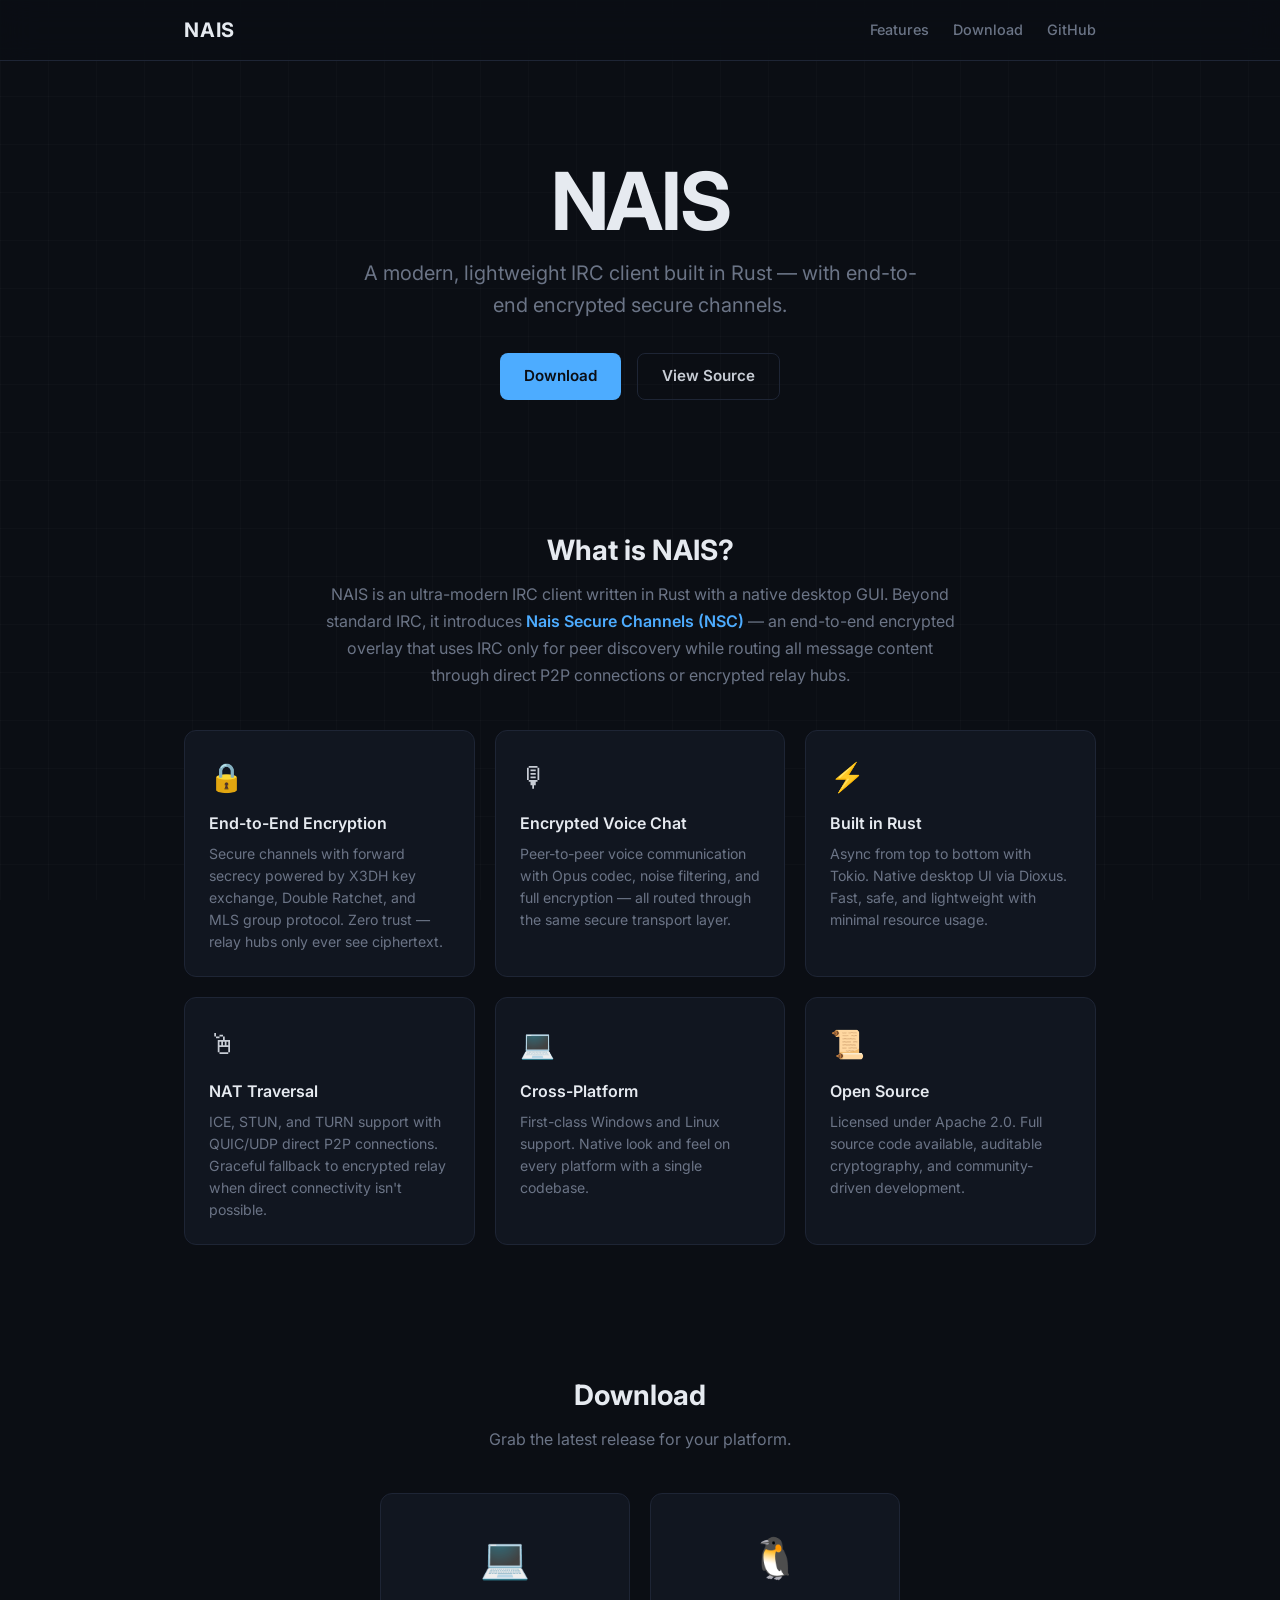
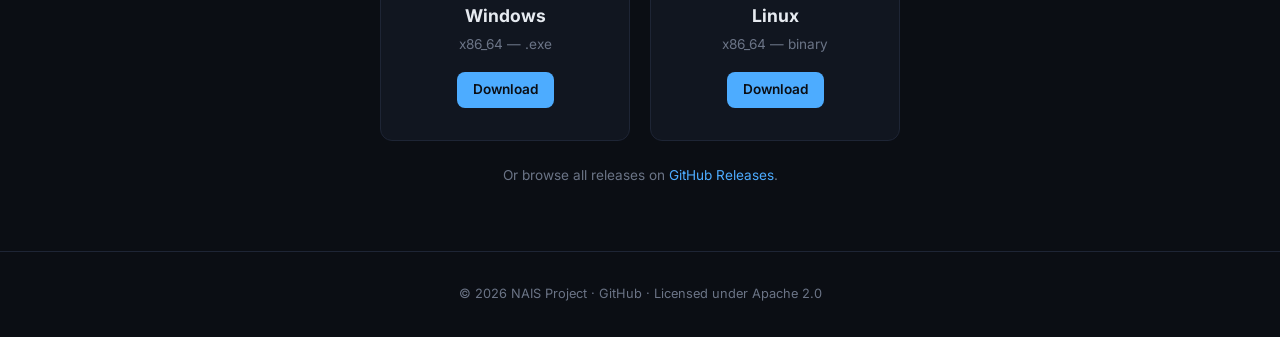
==== website/index.html @ 42fbf1a1 "Added website" ====
<!DOCTYPE html>
<html lang="en">
<head>
    <meta charset="UTF-8">
    <meta name="viewport" content="width=device-width, initial-scale=1.0">
    <title>NAIS — Modern IRC Client</title>
    <link rel="stylesheet" href="style.css">
    <link rel="preconnect" href="https://fonts.googleapis.com">
    <link rel="preconnect" href="https://fonts.gstatic.com" crossorigin>
    <link href="https://fonts.googleapis.com/css2?family=Inter:wght@400;500;600;700&family=JetBrains+Mono:wght@400;500&display=swap" rel="stylesheet">
</head>
<body>
    <div class="bg-grid"></div>

    <header>
        <nav>
            <div class="logo">NAIS</div>
            <div class="nav-links">
                <a href="#features">Features</a>
                <a href="#download">Download</a>
                <a href="https://github.com/slackin/NAIS" target="_blank" rel="noopener">GitHub</a>
            </div>
        </nav>
    </header>

    <main>
        <section class="hero">
            <div class="hero-content">
                <h1>NAIS</h1>
                <p class="tagline">A modern, lightweight IRC client built in Rust — with end-to-end encrypted secure channels.</p>
                <div class="hero-buttons">
                    <a href="#download" class="btn btn-primary">Download</a>
                    <a href="https://github.com/slackin/NAIS" class="btn btn-secondary" target="_blank" rel="noopener">View Source</a>
                </div>
            </div>
        </section>

        <section id="features" class="features">
            <h2>What is NAIS?</h2>
            <p class="section-desc">
                NAIS is an ultra-modern IRC client written in Rust with a native desktop GUI.
                Beyond standard IRC, it introduces <strong>Nais Secure Channels (NSC)</strong> — an
                end-to-end encrypted overlay that uses IRC only for peer discovery while routing
                all message content through direct P2P connections or encrypted relay hubs.
            </p>

            <div class="feature-grid">
                <div class="feature-card">
                    <div class="feature-icon">&#128274;</div>
                    <h3>End-to-End Encryption</h3>
                    <p>Secure channels with forward secrecy powered by X3DH key exchange, Double Ratchet, and MLS group protocol. Zero trust — relay hubs only ever see ciphertext.</p>
                </div>
                <div class="feature-card">
                    <div class="feature-icon">&#127897;</div>
                    <h3>Encrypted Voice Chat</h3>
                    <p>Peer-to-peer voice communication with Opus codec, noise filtering, and full encryption — all routed through the same secure transport layer.</p>
                </div>
                <div class="feature-card">
                    <div class="feature-icon">&#9889;</div>
                    <h3>Built in Rust</h3>
                    <p>Async from top to bottom with Tokio. Native desktop UI via Dioxus. Fast, safe, and lightweight with minimal resource usage.</p>
                </div>
                <div class="feature-card">
                    <div class="feature-icon">&#128433;</div>
                    <h3>NAT Traversal</h3>
                    <p>ICE, STUN, and TURN support with QUIC/UDP direct P2P connections. Graceful fallback to encrypted relay when direct connectivity isn't possible.</p>
                </div>
                <div class="feature-card">
                    <div class="feature-icon">&#128187;</div>
                    <h3>Cross-Platform</h3>
                    <p>First-class Windows and Linux support. Native look and feel on every platform with a single codebase.</p>
                </div>
                <div class="feature-card">
                    <div class="feature-icon">&#128220;</div>
                    <h3>Open Source</h3>
                    <p>Licensed under Apache 2.0. Full source code available, auditable cryptography, and community-driven development.</p>
                </div>
            </div>
        </section>

        <section id="download" class="download">
            <h2>Download</h2>
            <p class="section-desc">Grab the latest release for your platform.</p>

            <div class="download-grid">
                <a href="https://github.com/slackin/NAIS/releases/latest/download/nais_client-windows-x86_64.exe" class="download-card">
                    <div class="download-icon">&#128187;</div>
                    <h3>Windows</h3>
                    <p>x86_64 — .exe</p>
                    <span class="btn btn-primary btn-sm">Download</span>
                </a>
                <a href="https://github.com/slackin/NAIS/releases/latest/download/nais_client-linux-x86_64" class="download-card">
                    <div class="download-icon">&#128039;</div>
                    <h3>Linux</h3>
                    <p>x86_64 — binary</p>
                    <span class="btn btn-primary btn-sm">Download</span>
                </a>
            </div>

            <p class="download-note">
                Or browse all releases on <a href="https://github.com/slackin/NAIS/releases" target="_blank" rel="noopener">GitHub Releases</a>.
            </p>
        </section>
    </main>

    <footer>
        <p>&copy; 2026 NAIS Project &middot; <a href="https://github.com/slackin/NAIS" target="_blank" rel="noopener">GitHub</a> &middot; Licensed under Apache 2.0</p>
    </footer>
</body>
</html>
---- website/style.css ----
/* ── Reset & Base ── */
*, *::before, *::after { margin: 0; padding: 0; box-sizing: border-box; }

:root {
    --bg:          #0b0e14;
    --bg-card:     #111620;
    --bg-card-hover: #161c28;
    --border:      #1e2535;
    --text:        #c8cdd5;
    --text-muted:  #6b7486;
    --heading:     #e6eaf0;
    --accent:      #4dacff;
    --accent-dim:  #2a6fb5;
    --accent-glow: rgba(77, 172, 255, .15);
    --radius:      12px;
    --radius-sm:   8px;
    --font-sans:   'Inter', -apple-system, BlinkMacSystemFont, 'Segoe UI', sans-serif;
    --font-mono:   'JetBrains Mono', 'Fira Code', monospace;
}

html { scroll-behavior: smooth; }

body {
    font-family: var(--font-sans);
    background: var(--bg);
    color: var(--text);
    line-height: 1.6;
    overflow-x: hidden;
    -webkit-font-smoothing: antialiased;
}

a { color: var(--accent); text-decoration: none; transition: color .2s; }
a:hover { color: #7cc4ff; }

/* ── Subtle grid background ── */
.bg-grid {
    position: fixed; inset: 0; z-index: -1; pointer-events: none;
    background-image:
        linear-gradient(rgba(255,255,255,.02) 1px, transparent 1px),
        linear-gradient(90deg, rgba(255,255,255,.02) 1px, transparent 1px);
    background-size: 48px 48px;
}

/* ── Navigation ── */
header {
    position: sticky; top: 0; z-index: 100;
    backdrop-filter: blur(16px);
    background: rgba(11, 14, 20, .8);
    border-bottom: 1px solid var(--border);
}

nav {
    max-width: 960px;
    margin: 0 auto;
    padding: 0 1.5rem;
    height: 60px;
    display: flex;
    align-items: center;
    justify-content: space-between;
}

.logo {
    font-weight: 700;
    font-size: 1.25rem;
    color: var(--heading);
    letter-spacing: .04em;
}

.nav-links { display: flex; gap: 1.5rem; }
.nav-links a { color: var(--text-muted); font-size: .9rem; font-weight: 500; }
.nav-links a:hover { color: var(--heading); }

/* ── Buttons ── */
.btn {
    display: inline-flex;
    align-items: center;
    justify-content: center;
    padding: .65rem 1.5rem;
    border-radius: var(--radius-sm);
    font-weight: 600;
    font-size: .95rem;
    transition: all .2s;
    cursor: pointer;
    border: none;
    text-decoration: none;
}

.btn-primary {
    background: var(--accent);
    color: var(--bg);
}
.btn-primary:hover {
    background: #7cc4ff;
    color: var(--bg);
    box-shadow: 0 0 24px var(--accent-glow);
}

.btn-secondary {
    background: transparent;
    color: var(--text);
    border: 1px solid var(--border);
}
.btn-secondary:hover {
    border-color: var(--accent-dim);
    color: var(--heading);
}

.btn-sm { padding: .45rem 1rem; font-size: .85rem; }

/* ── Hero ── */
.hero {
    max-width: 960px;
    margin: 0 auto;
    padding: 6rem 1.5rem 4rem;
    text-align: center;
}

.hero h1 {
    font-size: clamp(3rem, 8vw, 5rem);
    font-weight: 700;
    color: var(--heading);
    letter-spacing: -.03em;
    line-height: 1.1;
    margin-bottom: .75rem;
}

.tagline {
    font-size: clamp(1rem, 2.5vw, 1.25rem);
    color: var(--text-muted);
    max-width: 560px;
    margin: 0 auto 2rem;
}

.hero-buttons { display: flex; gap: 1rem; justify-content: center; flex-wrap: wrap; }

/* ── Section shared ── */
section { max-width: 960px; margin: 0 auto; padding: 4rem 1.5rem; }

h2 {
    font-size: 1.75rem;
    font-weight: 700;
    color: var(--heading);
    text-align: center;
    margin-bottom: .5rem;
}

.section-desc {
    max-width: 640px;
    margin: 0 auto 2.5rem;
    text-align: center;
    color: var(--text-muted);
    line-height: 1.7;
}

.section-desc strong { color: var(--accent); font-weight: 600; }

/* ── Feature Grid ── */
.feature-grid {
    display: grid;
    grid-template-columns: repeat(auto-fill, minmax(270px, 1fr));
    gap: 1.25rem;
}

.feature-card {
    background: var(--bg-card);
    border: 1px solid var(--border);
    border-radius: var(--radius);
    padding: 1.5rem;
    transition: border-color .25s, transform .25s;
}
.feature-card:hover {
    border-color: var(--accent-dim);
    transform: translateY(-2px);
}

.feature-icon { font-size: 1.75rem; margin-bottom: .75rem; }

.feature-card h3 {
    font-size: 1rem;
    font-weight: 600;
    color: var(--heading);
    margin-bottom: .4rem;
}

.feature-card p { font-size: .88rem; color: var(--text-muted); line-height: 1.55; }

/* ── Download Grid ── */
.download-grid {
    display: grid;
    grid-template-columns: repeat(auto-fill, minmax(220px, 1fr));
    gap: 1.25rem;
    max-width: 520px;
    margin: 0 auto 1.5rem;
}

.download-card {
    display: flex;
    flex-direction: column;
    align-items: center;
    text-align: center;
    background: var(--bg-card);
    border: 1px solid var(--border);
    border-radius: var(--radius);
    padding: 2rem 1.5rem;
    transition: border-color .25s, transform .25s;
    text-decoration: none;
}
.download-card:hover {
    border-color: var(--accent-dim);
    transform: translateY(-2px);
}

.download-icon { font-size: 2.5rem; margin-bottom: .75rem; }

.download-card h3 { color: var(--heading); margin-bottom: .25rem; font-size: 1.1rem; }
.download-card p  { color: var(--text-muted); font-size: .85rem; margin-bottom: 1rem; }

.download-note {
    text-align: center;
    font-size: .85rem;
    color: var(--text-muted);
}

/* ── Footer ── */
footer {
    border-top: 1px solid var(--border);
    text-align: center;
    padding: 2rem 1.5rem;
    font-size: .8rem;
    color: var(--text-muted);
}

footer a { color: var(--text-muted); }
footer a:hover { color: var(--accent); }

/* ── Mobile ── */
@media (max-width: 600px) {
    nav { padding: 0 1rem; }
    .hero { padding: 4rem 1rem 3rem; }
    section { padding: 3rem 1rem; }
    .feature-grid { grid-template-columns: 1fr; }
    .download-grid { grid-template-columns: 1fr; max-width: 300px; }
}
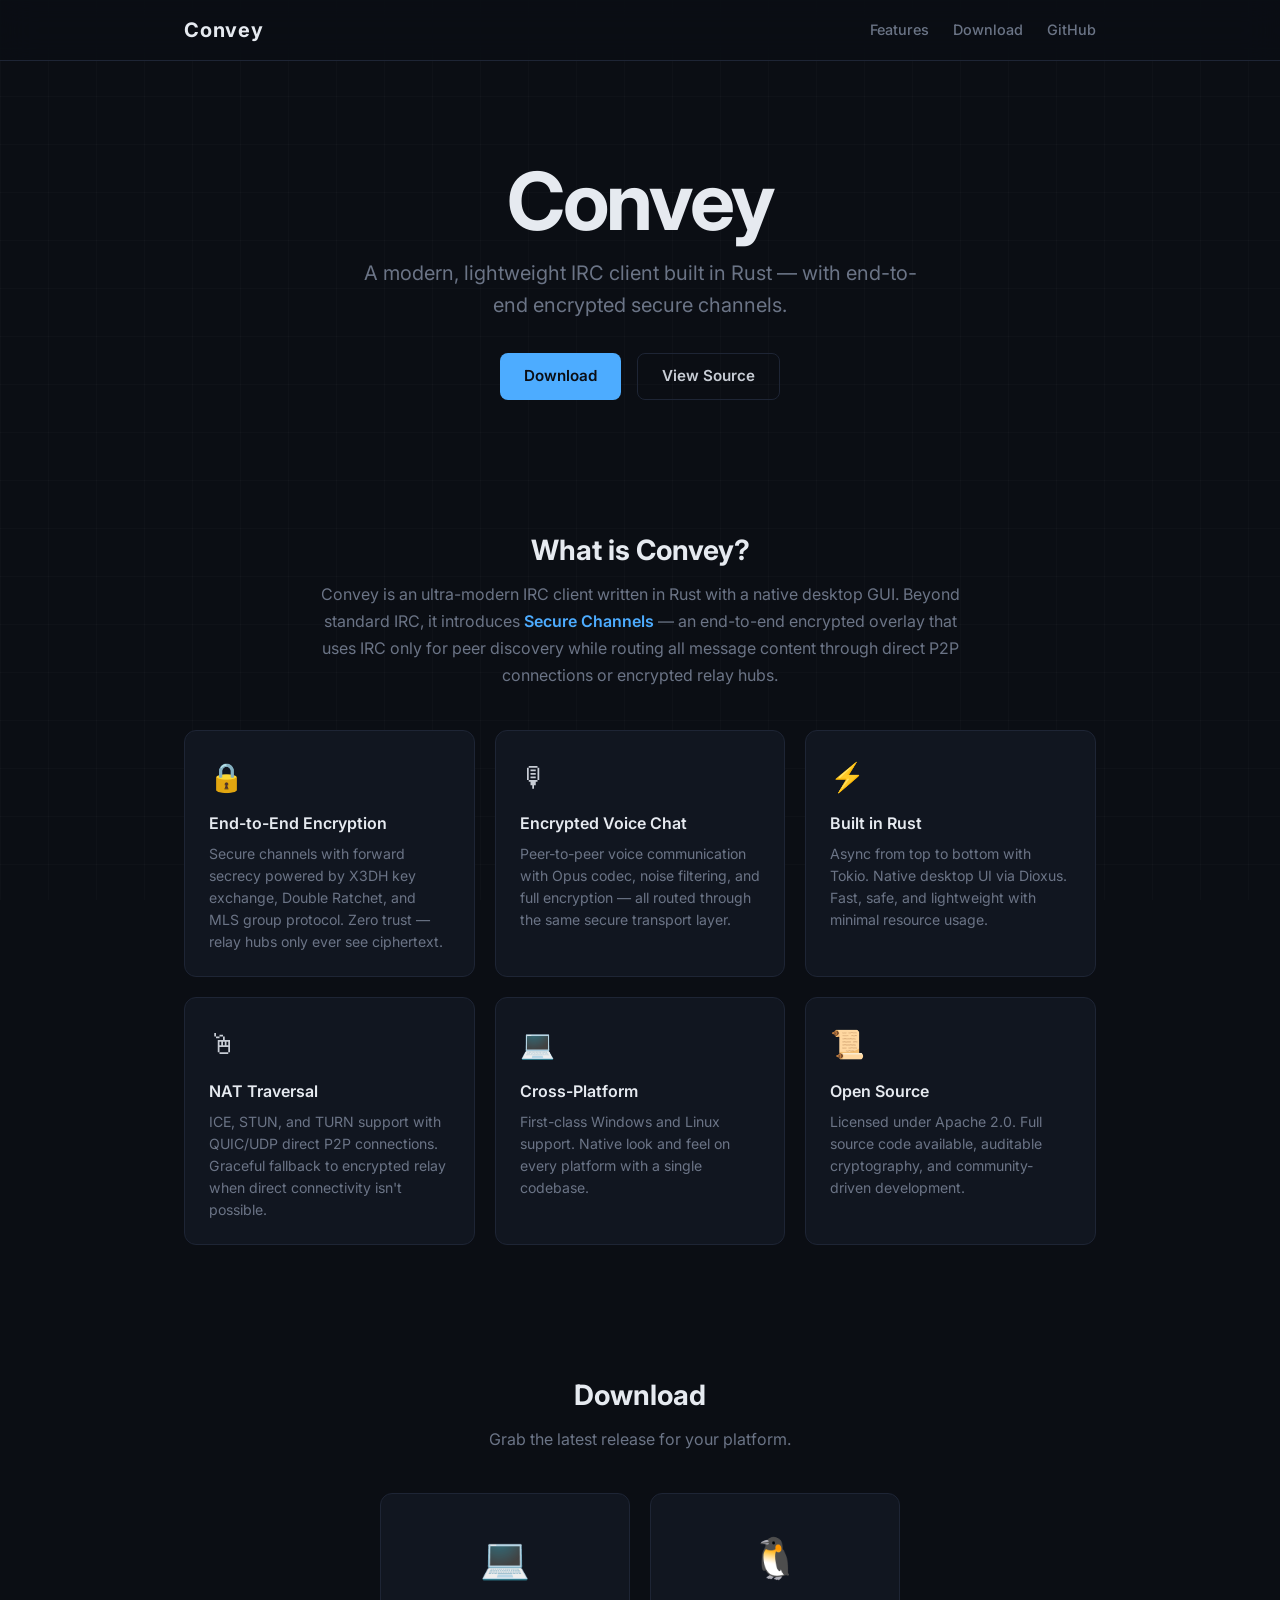
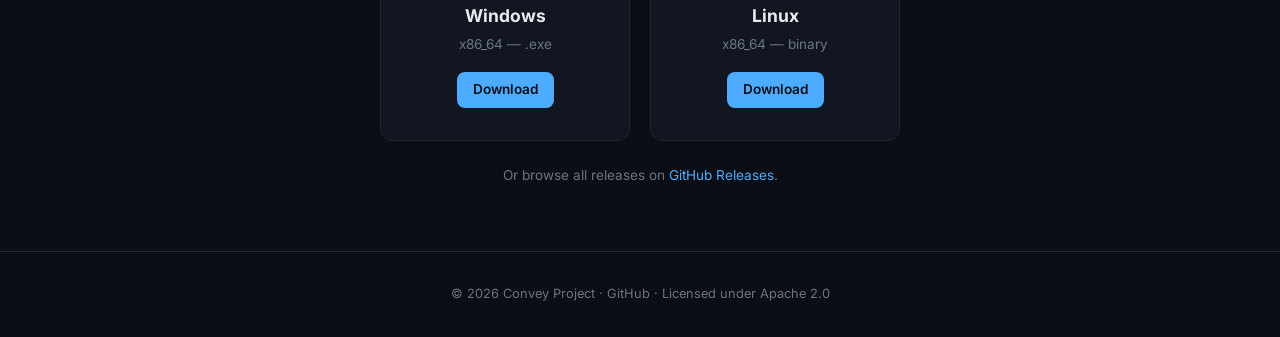
==== commit 7c05e116: "Updated naming" ====
--- a/website/index.html
+++ b/website/index.html
@@ -3,7 +3,7 @@
 <head>
     <meta charset="UTF-8">
     <meta name="viewport" content="width=device-width, initial-scale=1.0">
-    <title>NAIS — Modern IRC Client</title>
+    <title>Convey — Modern IRC Client</title>
     <link rel="stylesheet" href="style.css">
     <link rel="preconnect" href="https://fonts.googleapis.com">
     <link rel="preconnect" href="https://fonts.gstatic.com" crossorigin>
@@ -14,7 +14,7 @@
 
     <header>
         <nav>
-            <div class="logo">NAIS</div>
+            <div class="logo">Convey</div>
             <div class="nav-links">
                 <a href="#features">Features</a>
                 <a href="#download">Download</a>
@@ -26,7 +26,7 @@
     <main>
         <section class="hero">
             <div class="hero-content">
-                <h1>NAIS</h1>
+                <h1>Convey</h1>
                 <p class="tagline">A modern, lightweight IRC client built in Rust — with end-to-end encrypted secure channels.</p>
                 <div class="hero-buttons">
                     <a href="#download" class="btn btn-primary">Download</a>
@@ -36,10 +36,10 @@
         </section>
 
         <section id="features" class="features">
-            <h2>What is NAIS?</h2>
+            <h2>What is Convey?</h2>
             <p class="section-desc">
-                NAIS is an ultra-modern IRC client written in Rust with a native desktop GUI.
-                Beyond standard IRC, it introduces <strong>Nais Secure Channels (NSC)</strong> — an
+                Convey is an ultra-modern IRC client written in Rust with a native desktop GUI.
+                Beyond standard IRC, it introduces <strong>Secure Channels</strong> — an
                 end-to-end encrypted overlay that uses IRC only for peer discovery while routing
                 all message content through direct P2P connections or encrypted relay hubs.
             </p>
@@ -104,7 +104,7 @@
     </main>
 
     <footer>
-        <p>&copy; 2026 NAIS Project &middot; <a href="https://github.com/slackin/NAIS" target="_blank" rel="noopener">GitHub</a> &middot; Licensed under Apache 2.0</p>
+        <p>&copy; 2026 Convey Project &middot; <a href="https://github.com/slackin/NAIS" target="_blank" rel="noopener">GitHub</a> &middot; Licensed under Apache 2.0</p>
     </footer>
 </body>
 </html>
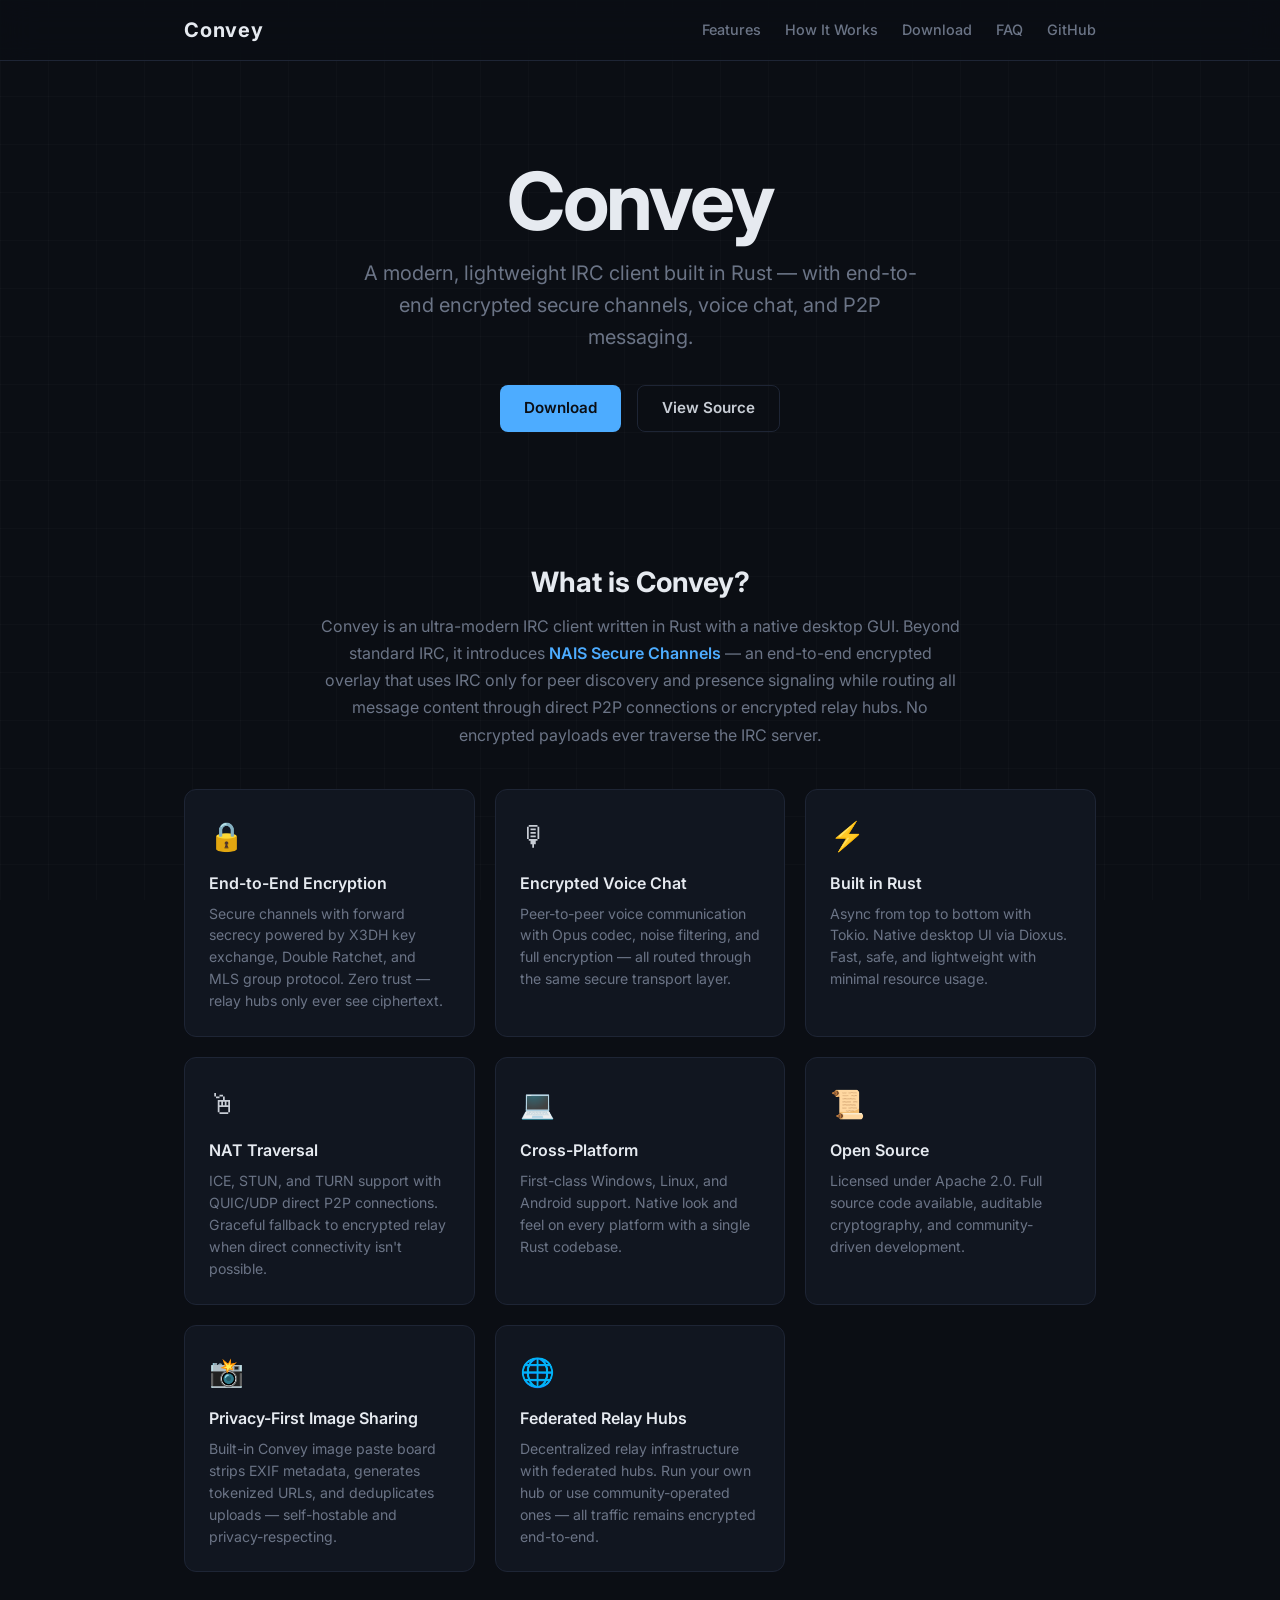
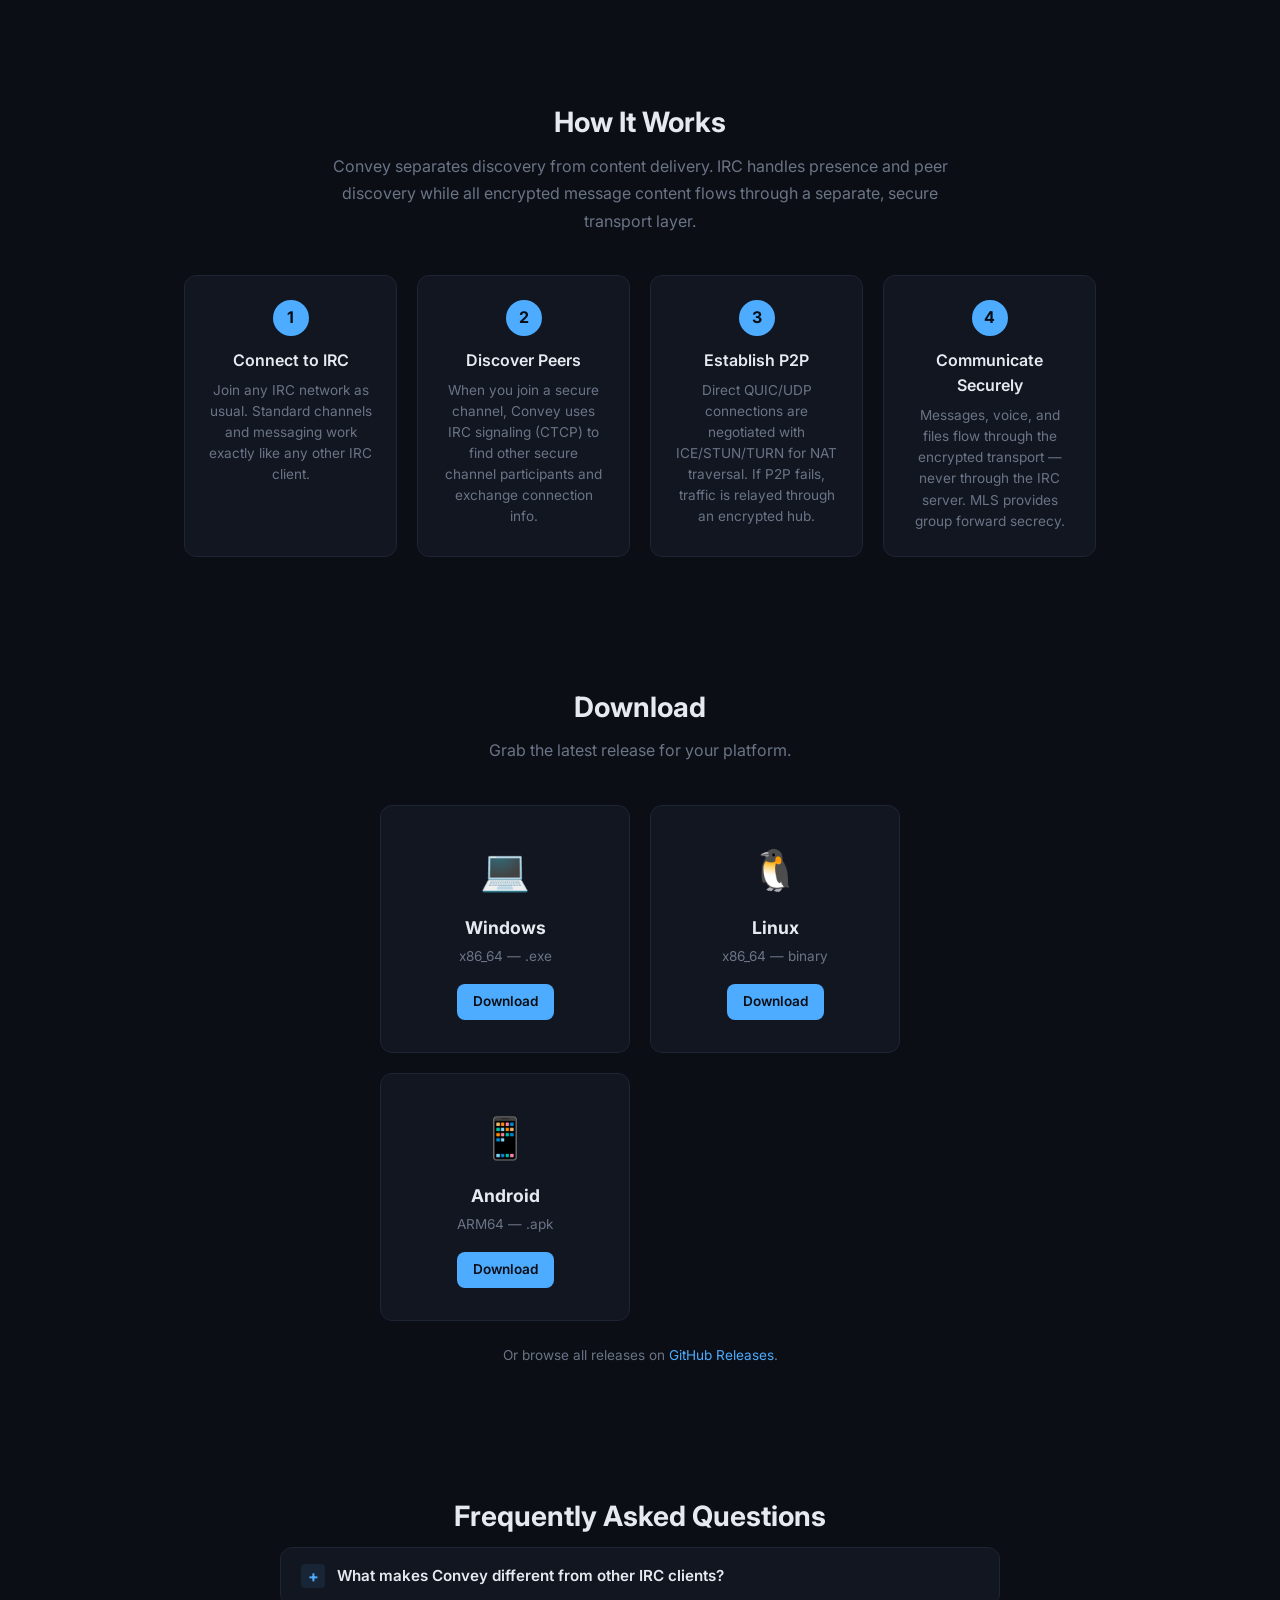
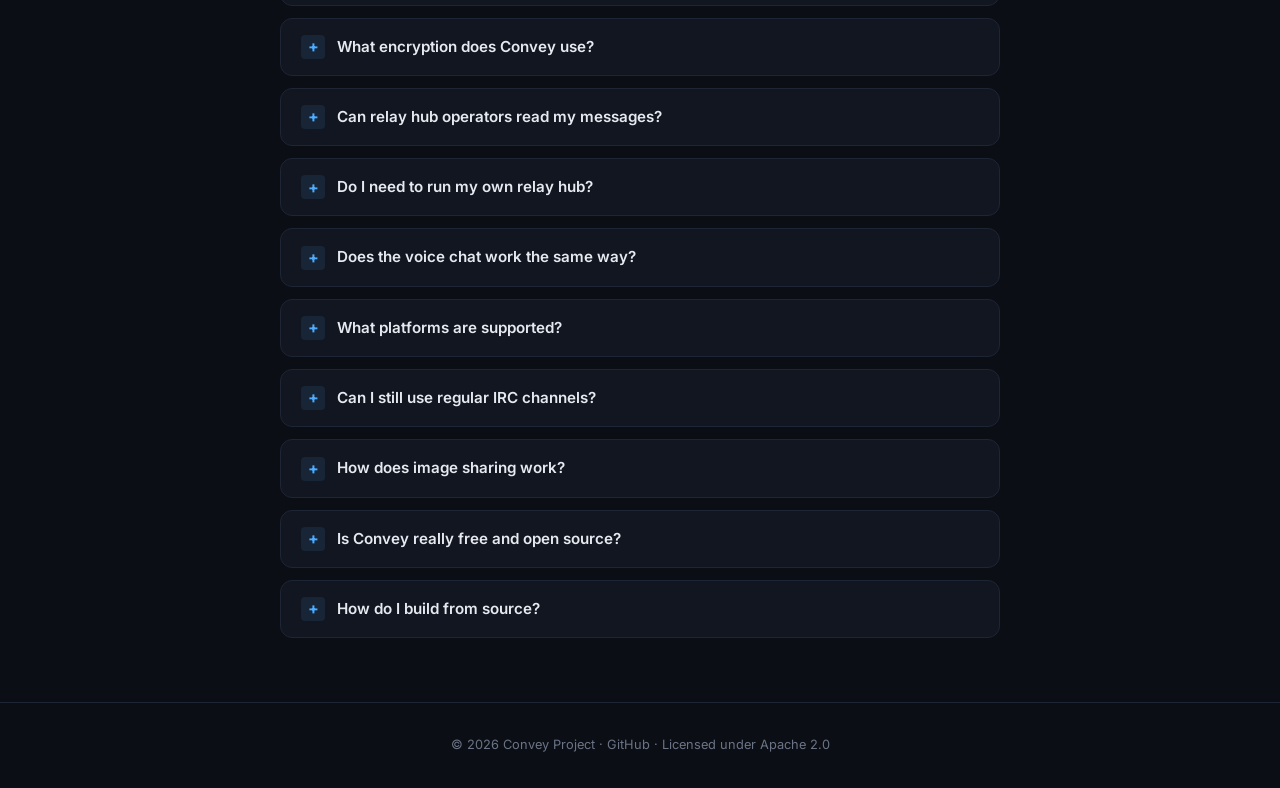
==== commit ed2cbb05: "Website updates" ====
--- a/website/index.html
+++ b/website/index.html
@@ -3,7 +3,26 @@
 <head>
     <meta charset="UTF-8">
     <meta name="viewport" content="width=device-width, initial-scale=1.0">
-    <title>Convey — Modern IRC Client</title>
+    <title>Convey — Modern IRC Client with End-to-End Encrypted Secure Channels</title>
+    <meta name="description" content="Convey is a modern, lightweight IRC client built in Rust with end-to-end encrypted secure channels, encrypted voice chat, P2P messaging, and NAT traversal.">
+
+    <!-- Open Graph / Facebook -->
+    <meta property="og:type" content="website">
+    <meta property="og:title" content="Convey — Modern IRC Client with E2E Encryption">
+    <meta property="og:description" content="A modern IRC client built in Rust with end-to-end encrypted secure channels, encrypted voice chat, and peer-to-peer messaging. Open source under Apache 2.0.">
+    <meta property="og:image" content="https://github.com/slackin/NAIS/raw/main/website/og-image.png">
+    <meta property="og:image:width" content="1200">
+    <meta property="og:image:height" content="630">
+    <meta property="og:image:alt" content="Convey — Modern IRC client with end-to-end encrypted secure channels">
+
+    <!-- Twitter Card -->
+    <meta name="twitter:card" content="summary_large_image">
+    <meta name="twitter:title" content="Convey — Modern IRC Client with E2E Encryption">
+    <meta name="twitter:description" content="A modern IRC client built in Rust with end-to-end encrypted secure channels, encrypted voice chat, and peer-to-peer messaging.">
+    <meta name="twitter:image" content="https://github.com/slackin/NAIS/raw/main/website/og-image.png">
+    <meta name="twitter:image:alt" content="Convey — Modern IRC client with end-to-end encrypted secure channels">
+
+    <link rel="icon" href="../images/favicon.ico" type="image/x-icon">
     <link rel="stylesheet" href="style.css">
     <link rel="preconnect" href="https://fonts.googleapis.com">
     <link rel="preconnect" href="https://fonts.gstatic.com" crossorigin>
@@ -17,7 +36,9 @@
             <div class="logo">Convey</div>
             <div class="nav-links">
                 <a href="#features">Features</a>
+                <a href="#how-it-works">How It Works</a>
                 <a href="#download">Download</a>
+                <a href="#faq">FAQ</a>
                 <a href="https://github.com/slackin/NAIS" target="_blank" rel="noopener">GitHub</a>
             </div>
         </nav>
@@ -27,7 +48,7 @@
         <section class="hero">
             <div class="hero-content">
                 <h1>Convey</h1>
-                <p class="tagline">A modern, lightweight IRC client built in Rust — with end-to-end encrypted secure channels.</p>
+                <p class="tagline">A modern, lightweight IRC client built in Rust — with end-to-end encrypted secure channels, voice chat, and P2P messaging.</p>
                 <div class="hero-buttons">
                     <a href="#download" class="btn btn-primary">Download</a>
                     <a href="https://github.com/slackin/NAIS" class="btn btn-secondary" target="_blank" rel="noopener">View Source</a>
@@ -39,9 +60,10 @@
             <h2>What is Convey?</h2>
             <p class="section-desc">
                 Convey is an ultra-modern IRC client written in Rust with a native desktop GUI.
-                Beyond standard IRC, it introduces <strong>Secure Channels</strong> — an
-                end-to-end encrypted overlay that uses IRC only for peer discovery while routing
-                all message content through direct P2P connections or encrypted relay hubs.
+                Beyond standard IRC, it introduces <strong>NAIS Secure Channels</strong> — an
+                end-to-end encrypted overlay that uses IRC only for peer discovery and presence
+                signaling while routing all message content through direct P2P connections or
+                encrypted relay hubs. No encrypted payloads ever traverse the IRC server.
             </p>
 
             <div class="feature-grid">
@@ -68,12 +90,53 @@
                 <div class="feature-card">
                     <div class="feature-icon">&#128187;</div>
                     <h3>Cross-Platform</h3>
-                    <p>First-class Windows and Linux support. Native look and feel on every platform with a single codebase.</p>
+                    <p>First-class Windows, Linux, and Android support. Native look and feel on every platform with a single Rust codebase.</p>
                 </div>
                 <div class="feature-card">
                     <div class="feature-icon">&#128220;</div>
                     <h3>Open Source</h3>
                     <p>Licensed under Apache 2.0. Full source code available, auditable cryptography, and community-driven development.</p>
+                </div>
+                <div class="feature-card">
+                    <div class="feature-icon">&#128248;</div>
+                    <h3>Privacy-First Image Sharing</h3>
+                    <p>Built-in Convey image paste board strips EXIF metadata, generates tokenized URLs, and deduplicates uploads — self-hostable and privacy-respecting.</p>
+                </div>
+                <div class="feature-card">
+                    <div class="feature-icon">&#127760;</div>
+                    <h3>Federated Relay Hubs</h3>
+                    <p>Decentralized relay infrastructure with federated hubs. Run your own hub or use community-operated ones — all traffic remains encrypted end-to-end.</p>
+                </div>
+            </div>
+        </section>
+
+        <section id="how-it-works" class="how-it-works">
+            <h2>How It Works</h2>
+            <p class="section-desc">
+                Convey separates discovery from content delivery. IRC handles presence and peer
+                discovery while all encrypted message content flows through a separate, secure transport layer.
+            </p>
+
+            <div class="steps-grid">
+                <div class="step-card">
+                    <div class="step-number">1</div>
+                    <h3>Connect to IRC</h3>
+                    <p>Join any IRC network as usual. Standard channels and messaging work exactly like any other IRC client.</p>
+                </div>
+                <div class="step-card">
+                    <div class="step-number">2</div>
+                    <h3>Discover Peers</h3>
+                    <p>When you join a secure channel, Convey uses IRC signaling (CTCP) to find other secure channel participants and exchange connection info.</p>
+                </div>
+                <div class="step-card">
+                    <div class="step-number">3</div>
+                    <h3>Establish P2P</h3>
+                    <p>Direct QUIC/UDP connections are negotiated with ICE/STUN/TURN for NAT traversal. If P2P fails, traffic is relayed through an encrypted hub.</p>
+                </div>
+                <div class="step-card">
+                    <div class="step-number">4</div>
+                    <h3>Communicate Securely</h3>
+                    <p>Messages, voice, and files flow through the encrypted transport — never through the IRC server. MLS provides group forward secrecy.</p>
                 </div>
             </div>
         </section>
@@ -95,11 +158,73 @@
                     <p>x86_64 — binary</p>
                     <span class="btn btn-primary btn-sm">Download</span>
                 </a>
+                <a href="https://github.com/slackin/NAIS/releases/latest/download/nais_client-android.apk" class="download-card">
+                    <div class="download-icon">&#128241;</div>
+                    <h3>Android</h3>
+                    <p>ARM64 — .apk</p>
+                    <span class="btn btn-primary btn-sm">Download</span>
+                </a>
             </div>
 
             <p class="download-note">
                 Or browse all releases on <a href="https://github.com/slackin/NAIS/releases" target="_blank" rel="noopener">GitHub Releases</a>.
             </p>
+        </section>
+
+        <section id="faq" class="faq">
+            <h2>Frequently Asked Questions</h2>
+
+            <div class="faq-list">
+                <details class="faq-item">
+                    <summary>What makes Convey different from other IRC clients?</summary>
+                    <p>Convey layers <strong>NAIS Secure Channels</strong> on top of standard IRC. While you can use it as a regular IRC client, enabling a secure channel creates an encrypted overlay — IRC is only used for peer discovery, and all message content flows through direct P2P connections or encrypted relay hubs. No plaintext ever hits the IRC server for secure channels.</p>
+                </details>
+
+                <details class="faq-item">
+                    <summary>What encryption does Convey use?</summary>
+                    <p>Convey uses a layered encryption approach: <strong>X3DH</strong> (Extended Triple Diffie-Hellman) for initial key exchange, <strong>Double Ratchet</strong> for per-peer forward secrecy, and <strong>MLS</strong> (Messaging Layer Security) for group key management. Transport is secured with <strong>QUIC (TLS 1.3)</strong>. All cryptographic primitives use auditable, well-established libraries: X25519, Ed25519, ChaCha20-Poly1305, and HKDF-SHA256.</p>
+                </details>
+
+                <details class="faq-item">
+                    <summary>Can relay hub operators read my messages?</summary>
+                    <p>No. Relay hubs operate on a <strong>zero-trust</strong> model — they only ever see ciphertext. Messages are encrypted end-to-end before leaving your device. Even if a hub is compromised, past and future messages remain safe thanks to forward secrecy.</p>
+                </details>
+
+                <details class="faq-item">
+                    <summary>Do I need to run my own relay hub?</summary>
+                    <p>No. Convey attempts direct P2P connections first using ICE/STUN/TURN for NAT traversal. Relay hubs are only used as a fallback when direct connectivity isn't possible. You can use community-operated hubs, or run your own — the <a href="https://github.com/slackin/NAIS/tree/main/relay-hub" target="_blank" rel="noopener">relay-hub</a> is included in the source.</p>
+                </details>
+
+                <details class="faq-item">
+                    <summary>Does the voice chat work the same way?</summary>
+                    <p>Yes. Voice chat uses the same encrypted transport as text messages — Opus-encoded audio with noise filtering, fully encrypted and routed through the secure P2P or relay layer. Voice is never sent through the IRC server.</p>
+                </details>
+
+                <details class="faq-item">
+                    <summary>What platforms are supported?</summary>
+                    <p>Convey runs on <strong>Windows</strong> (x86_64), <strong>Linux</strong> (x86_64), and <strong>Android</strong> (ARM64). The UI is built with Dioxus, giving native performance on all platforms from a single Rust codebase.</p>
+                </details>
+
+                <details class="faq-item">
+                    <summary>Can I still use regular IRC channels?</summary>
+                    <p>Absolutely. Convey is a fully-featured IRC client first. Standard IRC channels, private messages, and all the usual IRC features work normally. Secure channels are an opt-in addition — you choose when to use them.</p>
+                </details>
+
+                <details class="faq-item">
+                    <summary>How does image sharing work?</summary>
+                    <p>Convey includes an integrated image paste board service (<strong>Convey Images</strong>) that strips EXIF metadata, generates randomized tokenized URLs, and deduplicates uploads. You can self-host it or use a community instance. Shared images go through the paste board service so they're accessible via URL in both regular and secure channels.</p>
+                </details>
+
+                <details class="faq-item">
+                    <summary>Is Convey really free and open source?</summary>
+                    <p>Yes. Convey is licensed under <strong>Apache 2.0</strong>. The full source code — including the client, relay hub, secure channel service, and image paste board — is available on <a href="https://github.com/slackin/NAIS" target="_blank" rel="noopener">GitHub</a>. All cryptography is auditable and uses well-known libraries.</p>
+                </details>
+
+                <details class="faq-item">
+                    <summary>How do I build from source?</summary>
+                    <p>Clone the repository and run <code>cargo build --release</code>. Convey is a standard Rust project with a Cargo workspace. See the <a href="https://github.com/slackin/NAIS" target="_blank" rel="noopener">README</a> for detailed build instructions and dependencies.</p>
+                </details>
+            </div>
         </section>
     </main>
 
--- a/website/style.css
+++ b/website/style.css
@@ -221,6 +221,121 @@
     color: var(--text-muted);
 }
 
+/* ── How It Works Steps ── */
+.steps-grid {
+    display: grid;
+    grid-template-columns: repeat(auto-fill, minmax(200px, 1fr));
+    gap: 1.25rem;
+}
+
+.step-card {
+    background: var(--bg-card);
+    border: 1px solid var(--border);
+    border-radius: var(--radius);
+    padding: 1.5rem;
+    text-align: center;
+    transition: border-color .25s, transform .25s;
+}
+.step-card:hover {
+    border-color: var(--accent-dim);
+    transform: translateY(-2px);
+}
+
+.step-number {
+    display: inline-flex;
+    align-items: center;
+    justify-content: center;
+    width: 2.25rem;
+    height: 2.25rem;
+    border-radius: 50%;
+    background: var(--accent);
+    color: var(--bg);
+    font-weight: 700;
+    font-size: 1rem;
+    margin-bottom: .75rem;
+}
+
+.step-card h3 {
+    font-size: 1rem;
+    font-weight: 600;
+    color: var(--heading);
+    margin-bottom: .4rem;
+}
+
+.step-card p { font-size: .85rem; color: var(--text-muted); line-height: 1.55; }
+
+/* ── FAQ ── */
+.faq-list {
+    max-width: 720px;
+    margin: 0 auto;
+    display: flex;
+    flex-direction: column;
+    gap: .75rem;
+}
+
+.faq-item {
+    background: var(--bg-card);
+    border: 1px solid var(--border);
+    border-radius: var(--radius);
+    transition: border-color .25s;
+}
+.faq-item:hover,
+.faq-item[open] {
+    border-color: var(--accent-dim);
+}
+
+.faq-item summary {
+    padding: 1rem 1.25rem;
+    font-weight: 600;
+    font-size: .95rem;
+    color: var(--heading);
+    cursor: pointer;
+    list-style: none;
+    display: flex;
+    align-items: center;
+    gap: .75rem;
+}
+
+.faq-item summary::before {
+    content: '+';
+    display: inline-flex;
+    align-items: center;
+    justify-content: center;
+    width: 1.5rem;
+    height: 1.5rem;
+    border-radius: 4px;
+    background: rgba(77, 172, 255, .1);
+    color: var(--accent);
+    font-size: 1rem;
+    font-weight: 700;
+    flex-shrink: 0;
+    transition: transform .2s;
+}
+
+.faq-item[open] summary::before {
+    content: '\2212';
+}
+
+.faq-item summary::-webkit-details-marker { display: none; }
+
+.faq-item p {
+    padding: 0 1.25rem 1.25rem 3.25rem;
+    font-size: .88rem;
+    color: var(--text-muted);
+    line-height: 1.65;
+}
+
+.faq-item p strong { color: var(--accent); font-weight: 600; }
+
+.faq-item p code {
+    background: rgba(77, 172, 255, .08);
+    color: var(--accent);
+    padding: .15em .4em;
+    border-radius: 4px;
+    font-family: var(--font-mono);
+    font-size: .85em;
+}
+
 /* ── Footer ── */
 footer {
     border-top: 1px solid var(--border);
@@ -236,8 +351,15 @@
 /* ── Mobile ── */
 @media (max-width: 600px) {
     nav { padding: 0 1rem; }
+    .nav-links { gap: .75rem; font-size: .8rem; }
     .hero { padding: 4rem 1rem 3rem; }
     section { padding: 3rem 1rem; }
     .feature-grid { grid-template-columns: 1fr; }
+    .steps-grid { grid-template-columns: 1fr 1fr; }
     .download-grid { grid-template-columns: 1fr; max-width: 300px; }
-}
+    .faq-item summary { font-size: .88rem; }
+}
+
+@media (max-width: 400px) {
+    .steps-grid { grid-template-columns: 1fr; }
+}
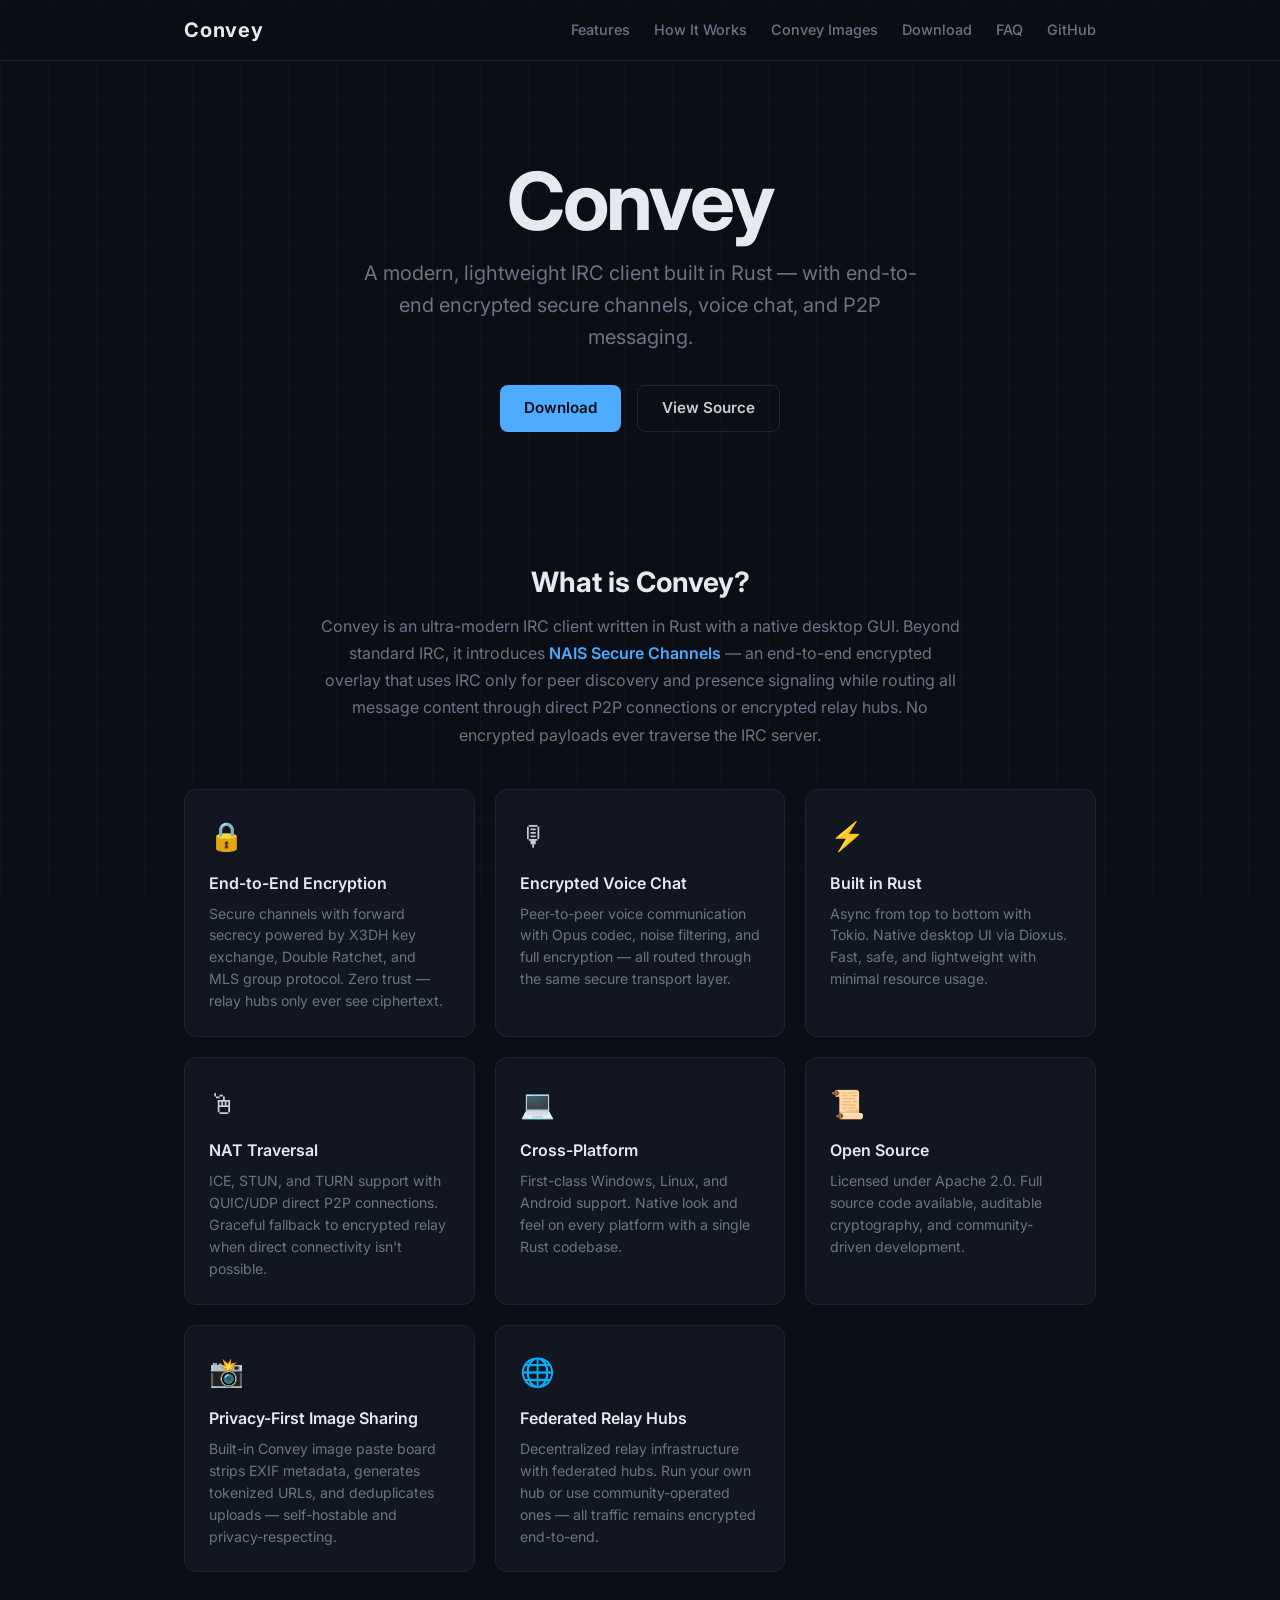
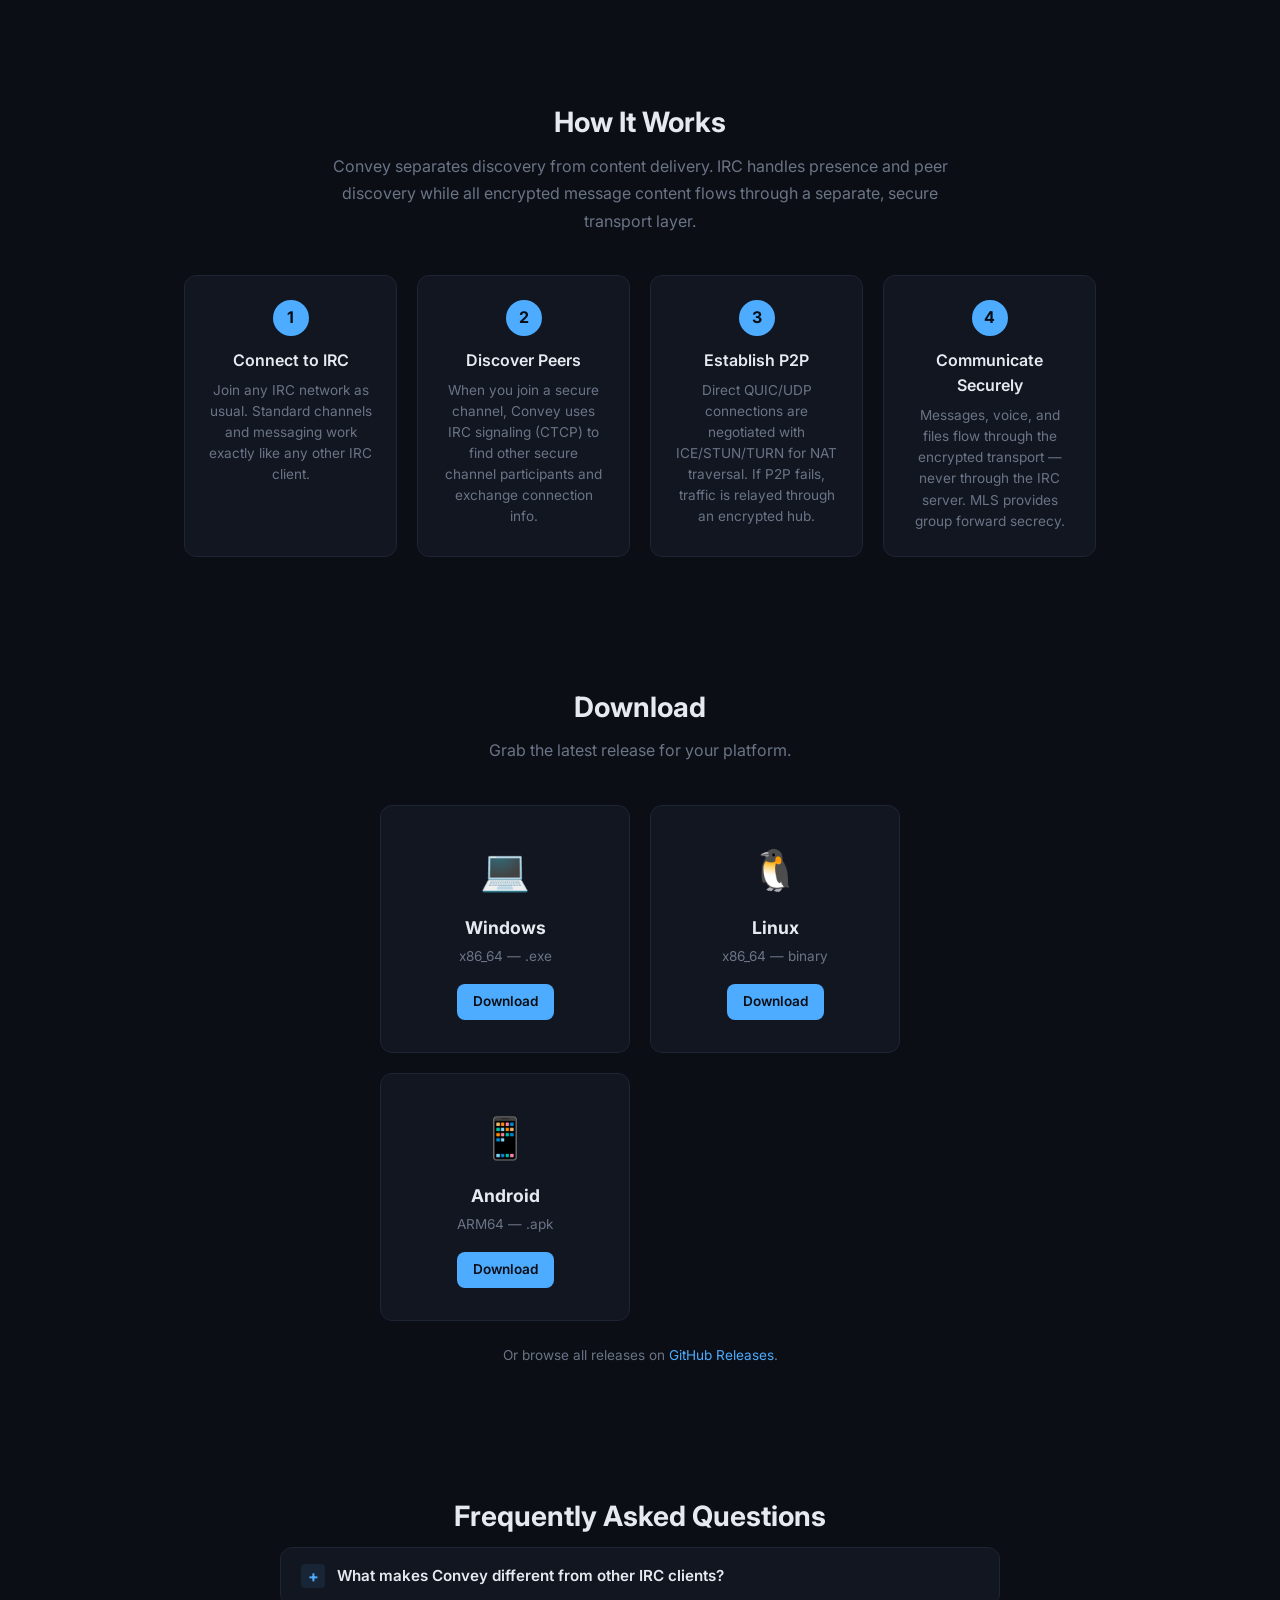
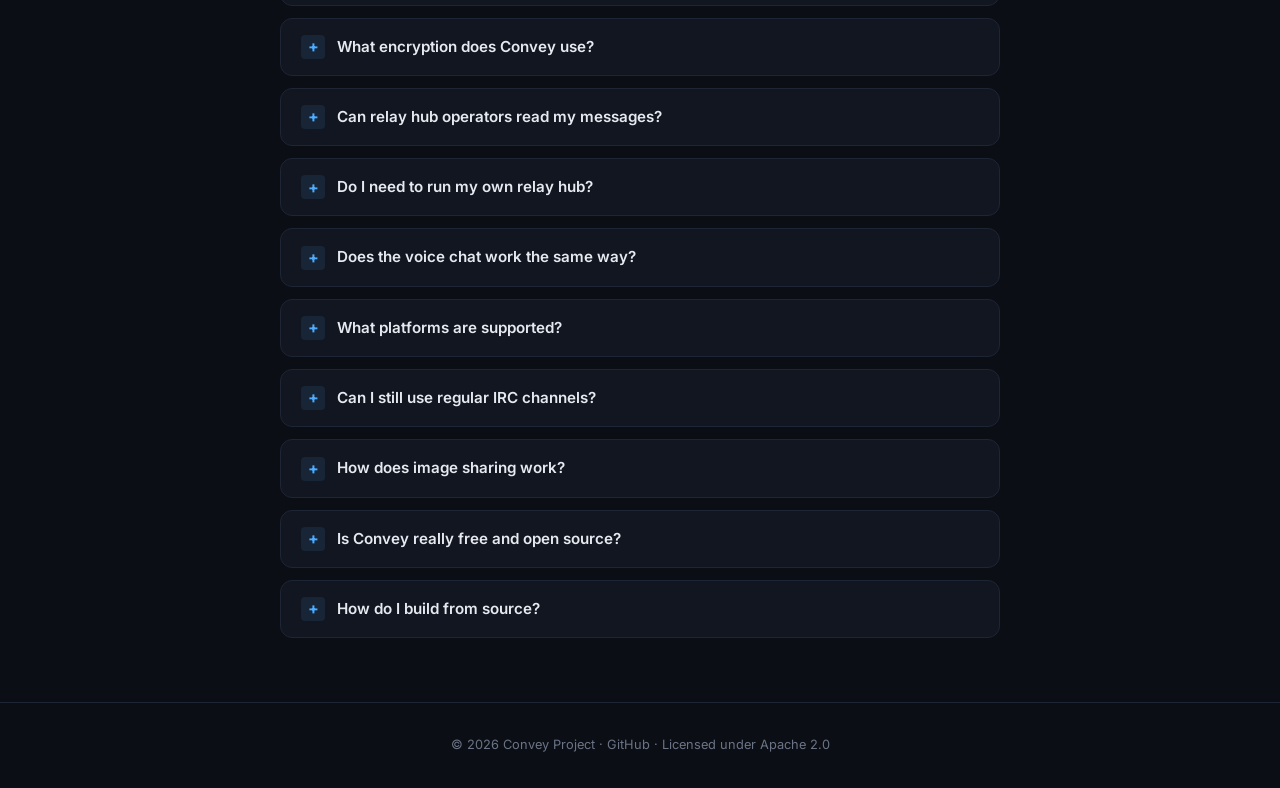
==== commit 3fd28b30: "tons of shit, probably even more bugs" ====
--- a/website/index.html
+++ b/website/index.html
@@ -37,6 +37,7 @@
             <div class="nav-links">
                 <a href="#features">Features</a>
                 <a href="#how-it-works">How It Works</a>
+                <a href="convey-images.html">Convey Images</a>
                 <a href="#download">Download</a>
                 <a href="#faq">FAQ</a>
                 <a href="https://github.com/slackin/NAIS" target="_blank" rel="noopener">GitHub</a>
--- a/website/style.css
+++ b/website/style.css
@@ -348,6 +348,124 @@
 footer a { color: var(--text-muted); }
 footer a:hover { color: var(--accent); }
 
+/* ── Active nav link ── */
+.nav-active { color: var(--accent) !important; }
+
+/* ── API Cards ── */
+.api-grid {
+    display: grid;
+    grid-template-columns: repeat(auto-fill, minmax(280px, 1fr));
+    gap: 1.25rem;
+}
+
+.api-card {
+    background: var(--bg-card);
+    border: 1px solid var(--border);
+    border-radius: var(--radius);
+    padding: 1.5rem;
+    transition: border-color .25s, transform .25s;
+}
+.api-card:hover {
+    border-color: var(--accent-dim);
+    transform: translateY(-2px);
+}
+
+.api-method {
+    display: inline-block;
+    padding: .2rem .6rem;
+    border-radius: 4px;
+    font-family: var(--font-mono);
+    font-size: .75rem;
+    font-weight: 700;
+    letter-spacing: .04em;
+    margin-bottom: .6rem;
+}
+
+.api-method.get {
+    background: rgba(77, 172, 255, .12);
+    color: var(--accent);
+}
+
+.api-method.post {
+    background: rgba(130, 230, 130, .12);
+    color: #82e682;
+}
+
+.api-card h3 {
+    font-size: .95rem;
+    font-weight: 600;
+    font-family: var(--font-mono);
+    color: var(--heading);
+    margin-bottom: .4rem;
+}
+
+.api-card p {
+    font-size: .85rem;
+    color: var(--text-muted);
+    line-height: 1.55;
+}
+
+.api-card p code {
+    background: rgba(77, 172, 255, .08);
+    color: var(--accent);
+    padding: .15em .4em;
+    border-radius: 4px;
+    font-family: var(--font-mono);
+    font-size: .85em;
+}
+
+/* ── Config Table ── */
+.config-table-wrap {
+    max-width: 780px;
+    margin: 0 auto;
+    overflow-x: auto;
+}
+
+.config-table {
+    width: 100%;
+    border-collapse: collapse;
+    background: var(--bg-card);
+    border: 1px solid var(--border);
+    border-radius: var(--radius);
+    overflow: hidden;
+    font-size: .88rem;
+}
+
+.config-table th,
+.config-table td {
+    padding: .75rem 1rem;
+    text-align: left;
+    border-bottom: 1px solid var(--border);
+}
+
+.config-table thead th {
+    background: rgba(77, 172, 255, .06);
+    color: var(--heading);
+    font-weight: 600;
+    font-size: .82rem;
+    text-transform: uppercase;
+    letter-spacing: .05em;
+}
+
+.config-table tbody tr:last-child td {
+    border-bottom: none;
+}
+
+.config-table tbody tr:hover {
+    background: var(--bg-card-hover);
+}
+
+.config-table td { color: var(--text-muted); }
+
+.config-table code {
+    background: rgba(77, 172, 255, .08);
+    color: var(--accent);
+    padding: .15em .4em;
+    border-radius: 4px;
+    font-family: var(--font-mono);
+    font-size: .85em;
+}
+
 /* ── Mobile ── */
 @media (max-width: 600px) {
     nav { padding: 0 1rem; }
